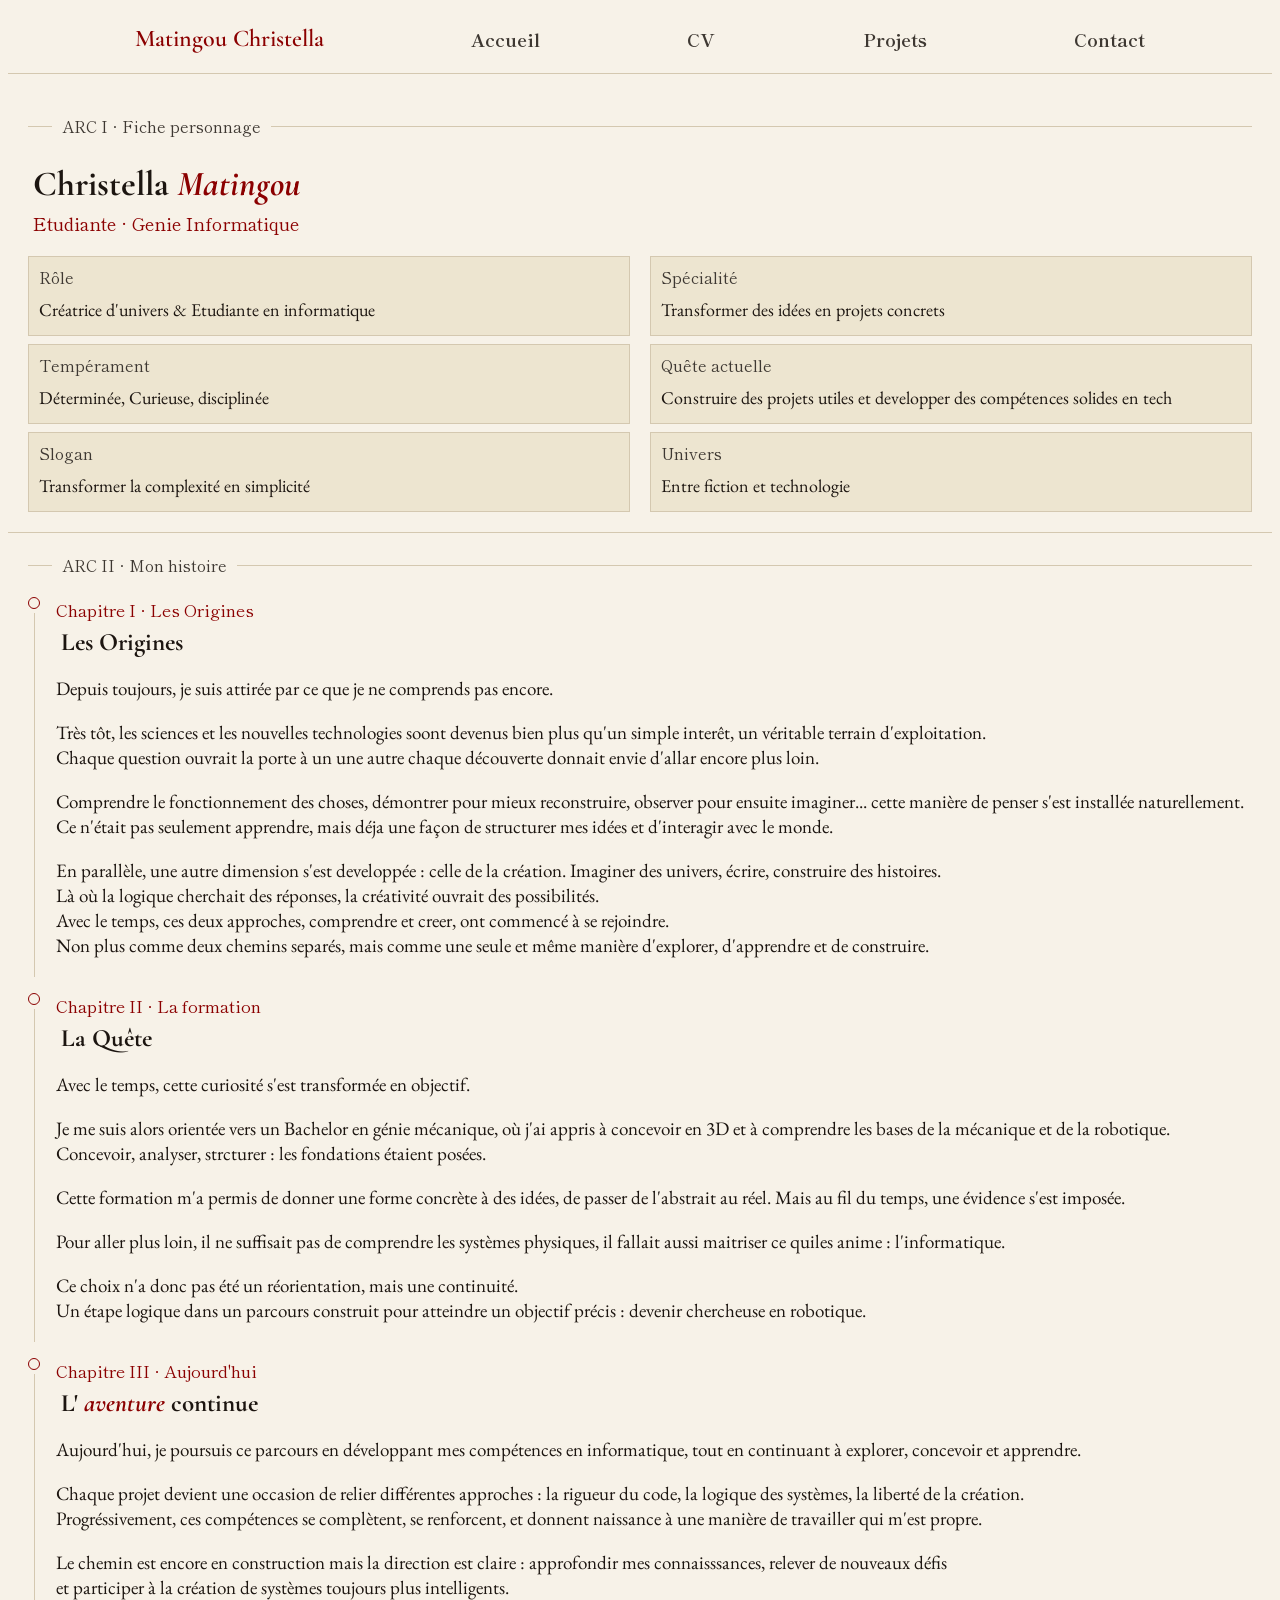
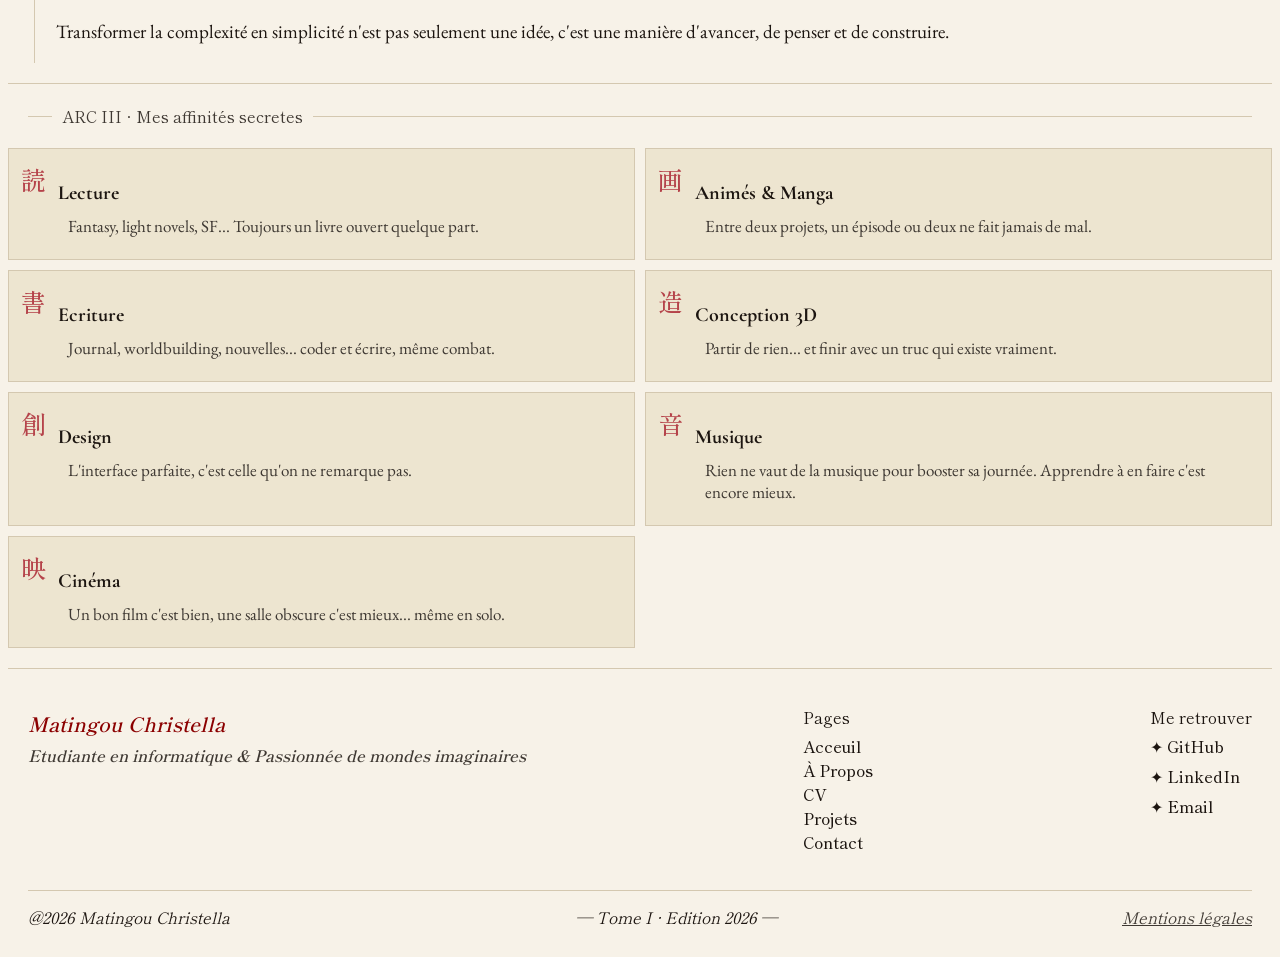
==== aboutme.html @ 0b80837e "Add files via upload" ====
<!doctype html>
<html lang="fr">
  <head>
    <meta charset="UTF-8" />
    <meta name="viewport" content="width=device-width, initial-scale=1.0" />
    <title>À Propos</title>
    <link rel="stylesheet" href="style.css" />
  </head>
  <body>
    <header>
      <nav class="navigation">
        <ul>
          <li><a href="home.html" class="logo-name">Matingou Christella</a></li>
          <li><a href="home.html">Accueil</a></li>
          <li><a href="CV.html">CV</a></li>
          <li><a href="project.html">Projets</a></li>
          <li><a href="contact.html">Contact</a></li>
        </ul>
      </nav>
      <hr />
    </header>
    <main>
      <p class="part-label">ARC I · Fiche personnage</p>
      <section class="statut">
        <div class="infos-part-zone">
          <div class="infos-parts">
            <h1 class="name-part">Christella <em>Matingou</em></h1>
            <p class="class-part">Etudiante · Genie Informatique</p>
          </div>
          <div class="stats-zone">
            <div class="stat-part">
              <p class="stat-name">Rôle</p>
              <p class="stat-value">
                Créatrice d'univers & Etudiante en informatique
              </p>
            </div>
            <div class="stat-part">
              <p class="stat-name">Spécialité</p>
              <p class="stat-value">
                Transformer des idées en projets concrets
              </p>
            </div>
            <div class="stat-part">
              <p class="stat-name">Tempérament</p>
              <p class="stat-value">Déterminée, Curieuse, disciplinée</p>
            </div>
            <div class="stat-part">
              <p class="stat-name">Quête actuelle</p>
              <p class="stat-value">
                Construire des projets utiles et developper des compétences
                solides en tech
              </p>
            </div>
            <div class="stat-part">
              <p class="stat-name">Slogan</p>
              <p class="stat-value">Transformer la complexité en simplicité</p>
            </div>
            <div class="stat-part">
              <p class="stat-name">Univers</p>
              <p class="stat-value">Entre fiction et technologie</p>
            </div>
          </div>
        </div>
      </section>
      <hr />
      <section class="story">
        <p class="part-label">ARC II · Mon histoire</p>
        <div class="chapters">
          <div class="first-chapter">
            <div class="chap-timeline">
              <div class="chap-dot"></div>
              <div class="chap-line"></div>
            </div>
            <div class="chap-body">
              <div class="chap-num">Chapitre I · Les Origines</div>
              <h2 class="chap-title">Les Origines</h2>
              <p class="chap-text">
                Depuis toujours, je suis attirée par ce que je ne comprends pas
                encore.<br />
              </p>
              <p class="chap-text">
                Très tôt, les sciences et les nouvelles technologies soont
                devenus bien plus qu'un simple interêt, un véritable terrain
                d'exploitation.<br />
                Chaque question ouvrait la porte à un une autre chaque
                découverte donnait envie d'allar encore plus loin.<br />
              </p>
              <p class="chap-text">
                Comprendre le fonctionnement des choses, démontrer pour mieux
                reconstruire, observer pour ensuite imaginer... cette manière de
                penser s'est installée naturellement.<br />
                Ce n'était pas seulement apprendre, mais déja une façon de
                structurer mes idées et d'interagir avec le monde.<br />
              </p>
              <p class="chap-text">
                En parallèle, une autre dimension s'est developpée : celle de la
                création. Imaginer des univers, écrire, construire des
                histoires.<br />
                Là où la logique cherchait des réponses, la créativité ouvrait
                des possibilités.<br />
                Avec le temps, ces deux approches, comprendre et creer, ont
                commencé à se rejoindre. <br />Non plus comme deux chemins
                separés, mais comme une seule et même manière d'explorer,
                d'apprendre et de construire.
              </p>
            </div>
          </div>
          <div class="second-chapter">
            <div class="chap-timeline">
              <div class="chap-dot"></div>
              <div class="chap-line"></div>
            </div>
            <div class="chap-body">
              <div class="chap-num">Chapitre II · La formation</div>
              <h2 class="chap-title">La Quête</h2>
              <p class="chap-text">
                Avec le temps, cette curiosité s'est transformée en objectif.
              </p>
              <p class="chap-text">
                Je me suis alors orientée vers un Bachelor en génie mécanique,
                où j'ai appris à concevoir en 3D et à comprendre les bases de la
                mécanique et de la robotique. <br />
                Concevoir, analyser, strcturer : les fondations étaient posées.
              </p>
              <p class="chap-text">
                Cette formation m'a permis de donner une forme concrète à des
                idées, de passer de l'abstrait au réel. Mais au fil du temps,
                une évidence s'est imposée.
              </p>
              <p class="chap-text">
                Pour aller plus loin, il ne suffisait pas de comprendre les
                systèmes physiques, il fallait aussi maitriser ce quiles anime :
                l'informatique.
              </p>
              <p class="chap-text">
                Ce choix n'a donc pas été un réorientation, mais une continuité.
                <br />
                Un étape logique dans un parcours construit pour atteindre un
                objectif précis : devenir chercheuse en robotique.
              </p>
            </div>
          </div>
          <div class="third-chapter">
            <div class="chap-timeline">
              <div class="chap-dot"></div>
              <div class="chap-line"></div>
            </div>
            <div class="chap-body">
              <div class="chap-num">Chapitre III · Aujourd'hui</div>
              <h2 class="chap-title">L' <em>aventure</em> continue</h2>
              <p class="chap-text">
                Aujourd'hui, je poursuis ce parcours en développant mes
                compétences en informatique, tout en continuant à explorer,
                concevoir et apprendre.
              </p>
              <p class="chap-text">
                Chaque projet devient une occasion de relier différentes
                approches : la rigueur du code, la logique des systèmes, la
                liberté de la création.
                <br />Progréssivement, ces compétences se complètent, se
                renforcent, et donnent naissance à une manière de travailler qui
                m'est propre.
              </p>
              <p class="chap-text">
                Le chemin est encore en construction mais la direction est
                claire : approfondir mes connaisssances, relever de nouveaux
                défis <br />
                et participer à la création de systèmes toujours plus
                intelligents.
              </p>
              <p class="chap-text">
                Transformer la complexité en simplicité n'est pas seulement une
                idée, c'est une manière d'avancer, de penser et de construire.
              </p>
            </div>
          </div>
        </div>
      </section>
      <hr />
      <section class="hobbies">
        <p class="part-label">ARC III · Mes affinités secretes</p>
        <div class="hobbies-zone">
          <div class="hobbies-card">
            <span class="hobby-kanji">読</span>
            <div class="hobby-part">
              <h3 class="hobby-name">Lecture</h3>
              <p class="hobby-value">
                Fantasy, light novels, SF... Toujours un livre ouvert quelque
                part.
              </p>
            </div>
          </div>
          <div class="hobbies-card">
            <span class="hobby-kanji">画</span>
            <div class="hobby-part">
              <h3 class="hobby-name">Animés & Manga</h3>
              <p class="hobby-value">
                Entre deux projets, un épisode ou deux ne fait jamais de mal.
              </p>
            </div>
          </div>
          <div class="hobbies-card">
            <span class="hobby-kanji">書</span>
            <div class="hobby-part">
              <h3 class="hobby-name">Ecriture</h3>
              <p class="hobby-value">
                Journal, worldbuilding, nouvelles... coder et écrire, même
                combat.
              </p>
            </div>
          </div>
          <div class="hobbies-card">
            <span class="hobby-kanji">造</span>
            <div class="hobby-part">
              <h3 class="hobby-name">Conception 3D</h3>
              <p class="hobby-value">
                Partir de rien... et finir avec un truc qui existe vraiment.
              </p>
            </div>
          </div>
          <div class="hobbies-card">
            <span class="hobby-kanji">創</span>
            <div class="hobby-part">
              <h3 class="hobby-name">Design</h3>
              <p class="hobby-value">
                L'interface parfaite, c'est celle qu'on ne remarque pas.
              </p>
            </div>
          </div>
          <div class="hobbies-card">
            <span class="hobby-kanji">音</span>
            <div class="hobby-part">
              <h3 class="hobby-name">Musique</h3>
              <p class="hobby-value">
                Rien ne vaut de la musique pour booster sa journée. Apprendre à
                en faire c'est encore mieux.
              </p>
            </div>
          </div>
          <div class="hobbies-card">
            <span class="hobby-kanji">映</span>
            <div class="hobby-part">
              <h3 class="hobby-name">Cinéma</h3>
              <p class="hobby-value">
                Un bon film c'est bien, une salle obscure c'est mieux... même en
                solo.
              </p>
            </div>
          </div>
        </div>
      </section>
    </main>
    <footer>
      <hr />
      <section class="footer-top">
        <div class="footer-title">
          <p class="footer-logo">Matingou Christella</p>
          <p class="footer-subtitle">
            Etudiante en informatique & Passionnée de mondes imaginaires
          </p>
        </div>
        <div clas="footer-nav">
          <p class="footer-nav-title">Pages</p>
          <ul class="foot-nav">
            <li><a href="home.html">Acceuil</a></li>
            <li><a href="aboutme.html">À Propos</a></li>
            <li><a href="cv.html">CV</a></li>
            <li><a href="project.html">Projets</a></li>
            <li><a href="contact.html">Contact</a></li>
          </ul>
        </div>
        <div class="footer-social">
          <p class="footer-social-title">Me retrouver</p>
          <ul class="foot-nav">
            <li><a href="#">✦ GitHub</a></li>
            <li><a href="#">✦ LinkedIn</a></li>
            <li><a href="christellamatingou@gmail.com">✦ Email</a></li>
          </ul>
        </div>
      </section>
      <section class="footer-bottom">
        <span>@2026 Matingou Christella</span>
        <span>— Tome I · Edition 2026 —</span>
        <a href="mentions.html">Mentions légales</a>
      </section>
    </footer>
  </body>
</html>
---- style.css ----
/*Police globale*/
@import url("https://fonts.googleapis.com/css2?family=Cormorant+Garamond:ital,wght@0,300..700;1,300..700&family=Inter:ital,opsz,wght@0,14..32,100..900;1,14..32,100..900&family=Shippori+Mincho&display=swap");
@import url("https://fonts.googleapis.com/css2?family=Inter:ital,opsz,wght@0,14..32,100..900;1,14..32,100..900&family=Shippori+Mincho&display=swap");
@import url("https://fonts.googleapis.com/css2?family=Cormorant+Garamond:ital,wght@0,300..700;1,300..700&family=EB+Garamond:ital,wght@0,400..800;1,400..800&family=Inter:ital,opsz,wght@0,14..32,100..900;1,14..32,100..900&family=Shippori+Mincho&display=swap");
/*Variables CSS globales*/
:root {
  --back-color: #f7f2e8;
  --main-color: #1c1510;
  --main-accent: #8b0000;
  --soft-accent: #b5434a;
  --border-color: #d4c8b0;
  --sub-color: #3e3832;
  --back-color-dark: #ede5d0;
  --primary-font: "Cormorant Garamond", serif;
  --secondary-font: "Shippori Mincho", serif;
  --tertiary-font: "EB Garamond", serif;
}
/*Variables mode sombre*/
:root.dark {
  --back-color: #0e0b09;
  --main-color: #ede5d0;
  --main-accent: #c0282e;
  --soft-accent: #8b0000;
  --border-color: #2a2018;
}

/*Style global*/
body {
  background-color: var(--back-color);
  color: var(--main-color);
  padding: 0;
  min-height: 100vh;
  display: flex;
  flex-direction: column;
}
main {
  flex: 1;
}
nav ul {
  list-style: none;
  display: flex;
  align-items: center;
  justify-content: space-evenly;
  gap: 20px;
  padding: 0;
  font-family: var(--secondary-font);
}
.logo-name {
  font-family: var(--primary-font);
  font-size: 24px;
  color: var(--main-accent);
  font-weight: 600;
}
nav a {
  text-decoration: none;
  color: var(--sub-color);
  font-weight: bold;
  font-size: 18px;
}
nav a:hover {
  color: var(--soft-accent);
}
hr {
  border: none;
  border-top: 1px solid;
  border-color: var(--border-color);
  margin: 20px 0;
}
div a:hover {
  color: var(--soft-accent);
  text-decoration: underline;
}
/*footer*/
footer {
  font-family: var(--secondary-font);
}
.footer-top {
  display: flex;
  justify-content: space-between;
  align-items: flex-start;
  gap: 20px;
  margin: 20px;
}
.footer-bottom {
  display: flex;
  justify-content: space-between;
  align-items: center;
  margin: 20px;
  border-top: 1px solid var(--border-color);
  padding-top: 14px;
}
.footer-nav ul,
.footer-social ul {
  list-style: none;
  padding: 0;
  display: flex;
  flex-direction: column;
  gap: 6px;
}
.foot-nav {
  margin-top: 2px;
  font-size: 16px;
}
.footer-logo {
  font-size: 20px;
  margin-bottom: 5px;
  font-style: italic;
  font-weight: 600;
  color: var(--main-accent);
}
.footer-subtitle {
  font-size: 16px;
  color: var(--sub-color);
  margin-top: 5px;
  font-style: italic;
  font-weight: 600;
}
.footer-nav-title {
  font-size: 16x;
  margin-bottom: 5px;
}
.footer-social-title {
  font-size: 16px;
  margin-bottom: 5px;
}
.footer-bottom {
  font-size: 16px;
  font-style: italic;
}
.footer-bottom a {
  color: var(--sub-color);
  text-decoration: underline;
  text-decoration-color: var(--sub-color);
}
/*page d'accueil*/

.presentation-zone {
  display: flex;
  padding: 10px 20px;
  justify-content: space-around;
}
div ul {
  list-style: none;
  padding: 0;
  font-family: var(--secondary-font);
  font-size: 20px;
}
div a {
  text-decoration: none;
  color: var(--main-color);
  font-weight: 500;
}

.Summary-zone {
  align-items: center;
  border-left: 1px solid var(--border-color);
  padding-left: 30px;
}
.summary-list {
  display: flex;
  flex-direction: column;
  align-items: flex-start;
  gap: 15px;
}
.presentation {
  font-family: var(--tertiary-font);
  font-size: 20px;
  padding-left: 10px;
  border-left: 0.5px solid var(--border-color);
}

.chapter-label {
  font-family: var(--secondary-font);
  font-size: 18px;
  color: var(--main-accent);
}

.chapter-label::before {
  content: "";
  display: inline-block;
  width: 24px;
  height: 1px;
  background-color: var(--border-color);
  vertical-align: middle;
  margin-right: 10px;
}
.main-title {
  font-family: var(--primary-font);
  font-size: 60px;
  font-weight: 600;
  color: var(--main-color);
  margin: auto;
}
em {
  color: var(--main-accent);
}
.subtitle {
  font-family: var(--secondary-font);
  font-size: 18px;
  font-weight: 700;
  color: var(--sub-color);
  margin: 0;
}
.first-arc,
.second-arc,
.third-arc {
  display: flex;
  flex-direction: column;
  padding: 0 20px;
}

.arc-label {
  font-family: var(--secondary-font);
  font-size: 16px;
  color: var(--sub-color);
  margin-top: 0;
  display: flex;
  align-items: center;
}
.arc-label::before {
  content: "";
  display: inline-block;
  width: 24px;
  height: 1px;
  background-color: var(--border-color);
  vertical-align: middle;
  margin-right: 10px;
}
.arc-story {
  font-family: var(--tertiary-font);
  font-size: 18px;
  color: var(--main-color);
  margin: 0;
}
.arc-label::after {
  content: "";
  display: inline-block;
  flex: 1;
  height: 1px;
  background-color: var(--border-color);
  vertical-align: middle;
  margin-left: 10px;
}
.arc-label-main-title {
  font-family: var(--primary-font);
  font-size: 30px;
  margin: 0;
  padding-bottom: 6px;
}
.arc-label-subtitle {
  font-family: var(--secondary-font);
  font-size: 18px;
  color: var(--sub-color);
  margin: 0;
  padding-bottom: 6px;
}
.first-arc-contents {
  display: flex;
  flex-direction: column;
  gap: 10px;
}
.first-arc-contents a {
  font-size: 18px;
  font-family: var(--secondary-font);
  color: var(--main-accent);
  text-decoration: underline;
}
.chips {
  display: flex;
  gap: 10px;
}
.chip {
  font-family: var(--primary-font);
  font-size: 18px;
  color: var(--sub-color);
  padding: 8px 18px;
  border: 1px solid var(--border-color);
  background: var(--back-color-dark);
}
.chip-kanji {
  font-family: var(--secondary-font);
  font-size: 18px;
  color: var(--soft-accent);
  margin-right: 6px;
  font-weight: 500;
}
/*Page À Propos*/
.name-part {
  font-family: var(--primary-font);
  font-size: 35px;
  color: var(--main-color);
  margin: 5px;
}
.class-part {
  font-family: var(--secondary-font);
  font-size: 18px;
  color: var(--main-accent);
  margin: 5px;
}
.part-label {
  font-family: var(--secondary-font);
  font-size: 16px;
  color: var(--sub-color);
  margin: 20px;
  display: flex;
  align-items: center;
}
.part-label::before {
  content: "";
  display: inline-block;
  width: 24px;
  height: 1px;
  background-color: var(--border-color);
  vertical-align: middle;
  margin-right: 10px;
}
.part-label::after {
  content: "";
  display: inline-block;
  flex: 1;
  height: 1px;
  background-color: var(--border-color);
  vertical-align: middle;
  margin-left: 10px;
}

.chapters {
  display: flex;
  flex-direction: column;
  gap: 16px;
  margin: 20px;
}
.chap-timeline {
  display: flex;
  flex-direction: column;
  align-items: center;
}
.chap-dot {
  width: 10px;
  height: 10px;
  border-radius: 50%;
  border: 1px solid var(--main-accent);
  background: var(--back-color);
  flex-shrink: 0;
}
.chap-line {
  flex: 1;
  width: 1px;
  background: var(--border-color);
  margin-top: 4px;
}
.first-chapter,
.second-chapter,
.third-chapter {
  display: flex;
  gap: 16px;
}

.statut {
  display: flex;
  align-items: center;
  margin: 20px;
}

.chap-num {
  font-family: var(--secondary-font);
  color: var(--main-accent);
  font-size: 17px;
}
.chap-title {
  font-family: var(--primary-font);
  color: var(--main-color);
  font-size: 25px;
  margin: 5px;
}
.chap-text {
  font-family: var(--tertiary-font);
  color: var(--main-color);
  font-size: 19px;
}
.stats-zone {
  display: grid;
  grid-template-columns: 1fr 1fr;
  gap: 8px 20px;
}
.stat-part {
  display: flex;
  flex-direction: column;
  gap: 3px;
  padding: 8px 10px;
  border: 0.5px solid var(--border-color);
  background-color: var(--back-color-dark);
}
.infos-part-zone {
  display: flex;
  flex-direction: column;
  gap: 15px;
  flex: 1;
}
.stat-name {
  margin: 0;
  font-family: var(--secondary-font);
  font-size: 16px;
  color: var(--sub-color);
  padding-bottom: 6px;
}
.stat-value {
  margin: 0;
  padding-bottom: 6px;
  font-family: var(--tertiary-font);
  font-size: 18px;
  color: var(--main-color);
}
.hobbies-zone {
  display: grid;
  grid-template-columns: 1fr 1fr;
  gap: 10px;
}
.hobbies-card {
  display: flex;
  align-items: flex-start;
  padding: 12px;
  border: 1px solid var(--border-color);
  background-color: var(--back-color-dark);
  gap: 12px;
}
.hobby-kanji {
  font-family: var(--secondary-font);
  font-size: 25px;
  color: var(--soft-accent);
  font-weight: 500;
}
.hobby-name {
  font-size: 20px;
  font-family: var(--primary-font);
  color: var(--main-color);
  margin-bottom: 5px;
}
.hobby-value {
  font-size: 17px;
  font-family: var(--tertiary-font);
  color: var(--sub-color);
  margin: 10px;
}
/*Page Contact*/
.epilogue-zone {
  display: flex;
  align-items: center;
  flex-direction: column;
  justify-content: center;
}
.epilogue-label {
  font-family: var(--secondary-font);
  font-size: 20px;
  color: var(--sub-color);
  margin: 10px;
}
.epilogue-label::before {
  content: "";
  display: inline-block;
  width: 300px;
  height: 1px;
  background-color: var(--border-color);
  vertical-align: middle;
  margin-right: 10px;
}
.epilogue-label::after {
  content: "";
  display: inline-block;
  width: 300px;
  height: 1px;
  background-color: var(--border-color);
  vertical-align: middle;
  margin-left: 10px;
}
.epilogue-title {
  font-family: var(--primary-font);
  font-size: 45px;
  margin: 5px;
}
.epilogue-subtitle {
  font-family: var(--secondary-font);
  color: var(--sub-color);
  font-size: 17px;
  margin: 2px;
  font-weight: 600;
}
.contact-zone {
  display: flex;
  margin: 20px;
  gap: 20px;
}
.find-me-label {
  font-family: var(--secondary-font);
  font-size: 20px;
  margin-top: 10px;
}
.find-me-label::before {
  content: "";
  display: inline-block;
  width: 35px;
  height: 1px;
  background-color: var(--border-color);
  vertical-align: middle;
  margin-right: 10px;
}
.find-me-label::after {
  content: "";
  display: inline-block;
  width: 110px;
  height: 1px;
  background-color: var(--border-color);
  vertical-align: middle;
  margin-left: 10px;
}
.find-me-info {
  display: flex;
  flex-direction: column;
  font-family: var(--secondary-font);
  font-size: 16px;
}
.find-me-part {
  width: 350px;
  padding-right: 50px;
  border-right: 1px solid;
  border-color: var(--border-color);
}
.email-part {
  display: flex;
  gap: 15px;
}
.email-zone {
  display: flex;
  flex-direction: column;
  gap: 5px;
}
.email-text-title,
.link-title {
  margin: 0;
}
.email-text,
.link-text {
  margin: 0;
  color: var(--main-accent);
}

.link-part {
  display: flex;
  gap: 15px;
}
.link-zone {
  display: flex;
  flex-direction: column;
  gap: 5px;
}
.form-part-label {
  font-family: var(--secondary-font);
  font-size: 20px;
  margin-top: 10px;
  display: flex;
  align-items: center;
}
.form-part-label::before {
  content: "";
  display: inline-block;
  width: 35px;
  height: 1px;
  background-color: var(--border-color);
  vertical-align: middle;
  margin-right: 10px;
}
.form-part-label::after {
  content: "";
  display: inline-block;
  flex: 1;
  height: 1px;
  background-color: var(--border-color);
  vertical-align: middle;
  margin-left: 10px;
}
.form-part {
  display: flex;
  flex-direction: column;
  flex: 1;
}
.form-zone {
  font-size: 18px;
  font-family: var(--secondary-font);
}
.form-row {
  display: flex;
  flex-direction: column;
}

.form-group {
  display: flex;
  flex-direction: column;
  padding-bottom: 10px;
}
.form-group input {
  width: 85%;
  padding: 8px 12px;
  font-size: 16px;
  background-color: var(--back-color-dark);
  border-color: var(--border-color);
  font-family: var(--tertiary-font);
  border: 0.5px solid;
}
.form-group textarea {
  width: 85%;
  padding: 10px 12px;
  height: 175px;
  font-size: 16px;
  background-color: var(--back-color-dark);
  font-family: var(--tertiary-font);
}
.form-group label {
  padding-bottom: 10px;
}
button {
  font-size: 16px;
  background-color: var(--main-accent);
  color: var(--back-color);
  font-family: var(--secondary-font);
  padding: 12px 28px;
  width: 89%;
  margin-top: 10px;
}
/*Page Mentions legales*/
.mentions-titles {
  display: flex;
  align-items: center;
  flex-direction: column;
  justify-content: center;
}
.mentions-label {
  font-family: var(--secondary-font);
  font-size: 20px;
  color: var(--sub-color);
  margin: 10px;
}
.mentions-label::before {
  content: "";
  display: inline-block;
  width: 300px;
  height: 1px;
  background-color: var(--border-color);
  vertical-align: middle;
  margin-right: 10px;
}
.mentions-label::after {
  content: "";
  display: inline-block;
  width: 300px;
  height: 1px;
  background-color: var(--border-color);
  vertical-align: middle;
  margin-left: 10px;
}
.mentions-title {
  font-family: var(--primary-font);
  font-size: 45px;
  margin: 5px;
}
.mentions-subtitle {
  font-family: var(--secondary-font);
  color: var(--sub-color);
  font-size: 17px;
  margin: 2px;
  font-weight: 600;
}
.label {
  font-family: var(--secondary-font);
  color: var(--sub-color);
  font-size: 18px;
}
.label::before {
  content: "";
  display: inline-block;
  width: 40px;
  height: 1px;
  background-color: var(--border-color);
  vertical-align: middle;
  margin-right: 10px;
}
.label::after {
  content: "";
  display: inline-block;
  width: 400px;
  height: 1px;
  background-color: var(--border-color);
  vertical-align: middle;
  margin-left: 10px;
}
.mention {
  display: flex;
  justify-content: center;
  align-items: center;
  flex-direction: column;
}
.info-value {
  display: flex;
  flex-direction: column;
}
.name-mention {
  display: inline-flex;
  font-family: var(--secondary-font);
  font-size: 18px;
  justify-content: space-between;
}
.statut-mention {
  display: inline-flex;
  justify-content: space-between;
  font-family: var(--secondary-font);
  font-size: 18px;
}
.mail-mention {
  display: inline-flex;
  justify-content: space-between;
  font-family: var(--secondary-font);
  font-size: 18px;
  gap: 263px;
}
.hebergeur-mention {
  display: inline-flex;
  justify-content: space-between;
  font-family: var(--secondary-font);
  font-size: 18px;
  gap: 430px;
}
.address-mention {
  display: inline-flex;
  justify-content: space-between;
  font-family: var(--secondary-font);
  font-size: 18px;
}
.text {
  display: flex;
  justify-content: center;
  font-family: var(--tertiary-font);
  color: var(--main-color);
  width: 650px;
  font-size: 18px;
}

/*page CV*/
.cv-title-zone {
  display: flex;
  flex-direction: column;
  align-items: center;
  justify-content: center;
}
.cv-label {
  font-family: var(--secondary-font);
  font-size: 20px;
  color: var(--sub-color);
  margin: 10px;
}
.cv-label::before {
  content: "";
  display: inline-block;
  width: 300px;
  height: 1px;
  background-color: var(--border-color);
  vertical-align: middle;
  margin-right: 10px;
}
.cv-label::after {
  content: "";
  display: inline-block;
  width: 300px;
  height: 1px;
  background-color: var(--border-color);
  vertical-align: middle;
  margin-left: 10px;
}
.cv-main-title {
  font-family: var(--primary-font);
  font-size: 45px;
  margin: 5px;
}
.cv-subtitle {
  font-family: var(--secondary-font);
  color: var(--sub-color);
  font-size: 17px;
  margin: 2px;
  font-weight: 600;
}
.cv-contents {
  display: flex;
}
.cv-left-parts {
  display: flex;
  flex-direction: column;
  gap: 6px;
  margin: 20px;
  padding-right: 50px;
  border-right: 0.5px solid;
  border-color: var(--border-color);
}
.cv-part-title {
  font-family: var(--secondary-font);
  font-size: 18px;
  color: var(--main-accent);
  padding-bottom: 6px;
  border-bottom: 0.5px solid;
  border-color: var(--border-color);
  margin-top: 0;
}
.cv-part {
  font-family: var(--tertiary-font);
  font-size: 17px;
  color: var(--main-color);
}
.skills-contents {
  display: flex;
  flex-direction: column;
  gap: 3px;
  margin-bottom: 10px;
}
.skill-name {
  display: flex;
  justify-content: space-between;
  align-items: center;
  width: 350px;
  margin: 0;
}
.skill-bar {
  height: 2px;
  background-color: var(--border-color);
  border-radius: 1px;
  overflow: hidden;
}
.skill-fill {
  height: 100%;
  background-color: var(--soft-accent);
  border-radius: 1px;
}
.s1,
.s3 {
  width: 90%;
}
.s2 {
  width: 85%;
}
.s4 {
  width: 60%;
}
.s5 {
  width: 45%;
}
.s6 {
  width: 45%;
}
.s7 {
  width: 60%;
}
.s8 {
  width: 75%;
}
.s9 {
  width: 70%;
}
.s10 {
  width: 50%;
}
.language-contents {
  display: flex;
  justify-content: space-between;
  padding-bottom: 10px;
  border-bottom: 0.5px solid;
  border-color: var(--border-color);
}
.language-contents:last-child {
  border-bottom: none;
}
.language-name {
  margin: 0;
}
.language-level {
  margin: 0;
}
.cv-right-parts {
  display: flex;
  flex-direction: column;
  gap: 6px;
  margin: 20px;
  width: stretch;
}
.cv-infos-zone {
  display: flex;
}
.cv-infos-timeline {
  display: flex;
  flex-direction: column;
  align-items: center;
}
.cv-dot {
  width: 10px;
  height: 10px;
  border-radius: 50%;
  border: 1px solid var(--main-accent);
  background: var(--back-color);
  flex-shrink: 0;
}
.cv-line {
  flex: 1;
  width: 1px;
  background: var(--border-color);
  margin-top: 4px;
}
.cv-infos-contents {
  padding-left: 15px;
  padding-bottom: 15px;
}
.cv-infos-contents p {
  margin: 0;
  padding-bottom: 5px;
}
.cv-info-date {
  color: var(--main-accent);
}
.cv-info-title {
  font-family: var(--primary-font);
  font-size: 18px;
  font-weight: 600;
}
.cv-info-desc ::before {
  content: "✦";
}
/*Page Projets*/
.project-title-zone {
  display: flex;
  flex-direction: column;
  align-items: center;
  justify-content: center;
}
.project-label {
  font-family: var(--secondary-font);
  font-size: 20px;
  color: var(--sub-color);
  margin: 10px;
}
.project-label::before {
  content: "";
  display: inline-block;
  width: 300px;
  height: 1px;
  background-color: var(--border-color);
  vertical-align: middle;
  margin-right: 10px;
}
.project-label::after {
  content: "";
  display: inline-block;
  width: 300px;
  height: 1px;
  background-color: var(--border-color);
  vertical-align: middle;
  margin-left: 10px;
}
.project-main-title {
  font-family: var(--primary-font);
  font-size: 45px;
  margin: 5px;
}
.project-subtitle {
  font-family: var(--secondary-font);
  color: var(--sub-color);
  font-size: 17px;
  margin: 2px;
  font-weight: 600;
  padding-bottom: 10px;
}
.Project-zone {
  margin: 20px;
}
.project-grid {
  display: flex;
  gap: 20px;
}
.project-card {
  border-radius: 10px;
  display: flex;
  flex-direction: column;
  border: 1px solid;
  border-color: var(--sub-color);
  border-width: 1px;
  overflow: hidden;
  box-shadow: 0 4px 4px rgba(0, 0, 0, 0.4);
  max-width: 380px;
  max-height: 450px;
}

.project-card-top {
  padding: 12px 16px;
  display: flex;
  justify-content: space-between;
  align-items: center;
  border-bottom: 1px solid;
  border-color: var(--border-color);
  background-color: var(--back-color-dark);
  font-family: var(--secondary-font);
}
.project-card-title {
  font-size: 16px;
  color: var(--main-accent);
  margin: 0;
}
.project-card-statut {
  border: 0.5px solid;
  border-color: var(--main-accent);
  padding: 5px;
  background-color: rgba(181, 67, 74, 1);
  color: #ede5d0;
  margin: 0;
}
.project-card-content {
  padding: 14px 16px;
  display: flex;
  flex-direction: column;
  font-family: var(--secondary-font);
  border-bottom: 1px solid;
  border-color: var(--border-color);
}
.project-title {
  font-family: var(--primary-font);
  font-size: 28px;
  color: var(--main-accent);
  font-weight: 600;
  margin: 0;
}
.project-tags {
  display: flex;
  flex-wrap: wrap;
  gap: 5px;
}
.project-tag {
  font-size: 15px;
  padding: 2px 8px;
  border: 1px solid var(--border-color);
  background-color: var(--back-color-dark);
  font-family: var(--secondary-font);
}
.project-description {
  font-family: var(--tertiary-font);
  font-size: 18px;
}
.project-card-bottom {
  padding: 12px 16px;
  font-family: var(--secondary-font);
  font-size: 17px;
  text-decoration: underline;
}
.project-link a {
  color: var(--main-accent);
}
/*page projet 1*/
.kanri-titles-zone {
  margin: 20px;
}
.kanri-label {
  font-family: var(--secondary-font);
  font-size: 20px;
  color: var(--soft-accent);
  margin: 10px;
}
.kanri-label::before {
  content: "";
  display: inline-block;
  width: 24px;
  height: 1px;
  background-color: var(--border-color);
  vertical-align: middle;
  margin-right: 10px;
}
.kanri-main-title {
  font-family: var(--primary-font);
  font-size: 45px;
  margin: 5px;
  color: var(--main-accent);
}
.kanri-subtitle {
  font-family: var(--secondary-font);
  color: var(--sub-color);
  font-size: 17px;
  margin: 2px;
  font-weight: 600;
  padding-bottom: 12px;
}
.project-banner {
  width: 100%;
  height: 230px;
  object-fit: cover;
  border-radius: 10px;
}
/*.imag-project {
  margin: 20px;
}*/
.project-infos {
  display: flex;
  gap: 16px;
  font-family: var(--secondary-font);
}
.project-infos-item {
  display: flex;
  gap: 6px;
  flex-direction: column;
}
.project-infos-label {
  color: var(--sub-color);
  padding-bottom: 3px;
  border-bottom: 0.3px solid var(--sub-color);
}
.project-description-label {
  font-family: var(--secondary-font);
  font-size: 18px;
  margin: 5px 20px;
}
.project-description-label::before {
  content: "";
  display: inline-block;
  width: 24px;
  height: 1px;
  background-color: var(--border-color);
  vertical-align: middle;
  margin-right: 10px;
}
.project-description-label::after {
  content: "";
  display: inline-block;
  width: 88%;
  height: 1px;
  background-color: var(--border-color);
  vertical-align: middle;
  margin-left: 10px;
}
.project-description-content {
  margin: 20px;
}
.used-skill-zone {
  margin: 20px;
}
.used-skills-label {
  font-family: var(--secondary-font);
  font-size: 18px;
}
.used-skills-label::before {
  content: "";
  display: inline-block;
  width: 24px;
  height: 1px;
  background-color: var(--border-color);
  vertical-align: middle;
  margin-right: 10px;
}
.used-skills-label::after {
  content: "";
  display: inline-block;
  width: 80%;
  height: 1px;
  background-color: var(--border-color);
  vertical-align: middle;
  margin-left: 10px;
}
.back-link a {
  display: flex;
  align-items: center;
}
.back-icon {
  display: flex;
  align-items: center;
}

/*────────────────────────────────────Responsive Design────────────────────────────────────*/

@media (max-width: 768px) {
  /* Navigation */
  nav ul {
    justify-content: center;
    gap: 10px;
  }
  .logo-name {
    font-size: 18px;
    width: 100%;
    text-align: center;
  }
  nav a {
    font-size: 16px;
  }
  /* HOME */
  .presentation-zone {
    flex-direction: column;
    gap: 20px;
  }
  .Summary-zone {
    border-left: none;
    border-top: 1px solid var(--border-color);
    padding-left: 0;
    padding-top: 20px;
  }
  .main-title {
    font-size: 36px;
  }
  .chips {
    flex-wrap: wrap;
  }

  /* ABOUT ME */
  .statut {
    flex-direction: column;
    align-items: flex-start;
  }
  .stats-zone {
    grid-template-columns: 1fr;
  }
  .skill-name {
    width: 100%;
  }

  /* CV  */
  .cv-contents {
    flex-direction: column;
  }
  .cv-left-parts {
    border-right: none;
    border-bottom: 1px solid var(--border-color);
    padding-right: 0;
    padding-bottom: 20px;
  }

  /* PROJETS  */
  .project-grid {
    flex-direction: column;
  }
  .project-card {
    max-width: 100%;
  }
  .project-label::before,
  .project-label::after {
    width: 60px;
  }

  /* FOOTER  */
  .footer-top {
    gap: 24px;
  }
  .footer-bottom {
    flex-direction: column;
    gap: 8px;
    text-align: center;
  }

  /*  CONTACT  */
  .contact-zone {
    flex-direction: column;
    gap: 20px;
  }
}
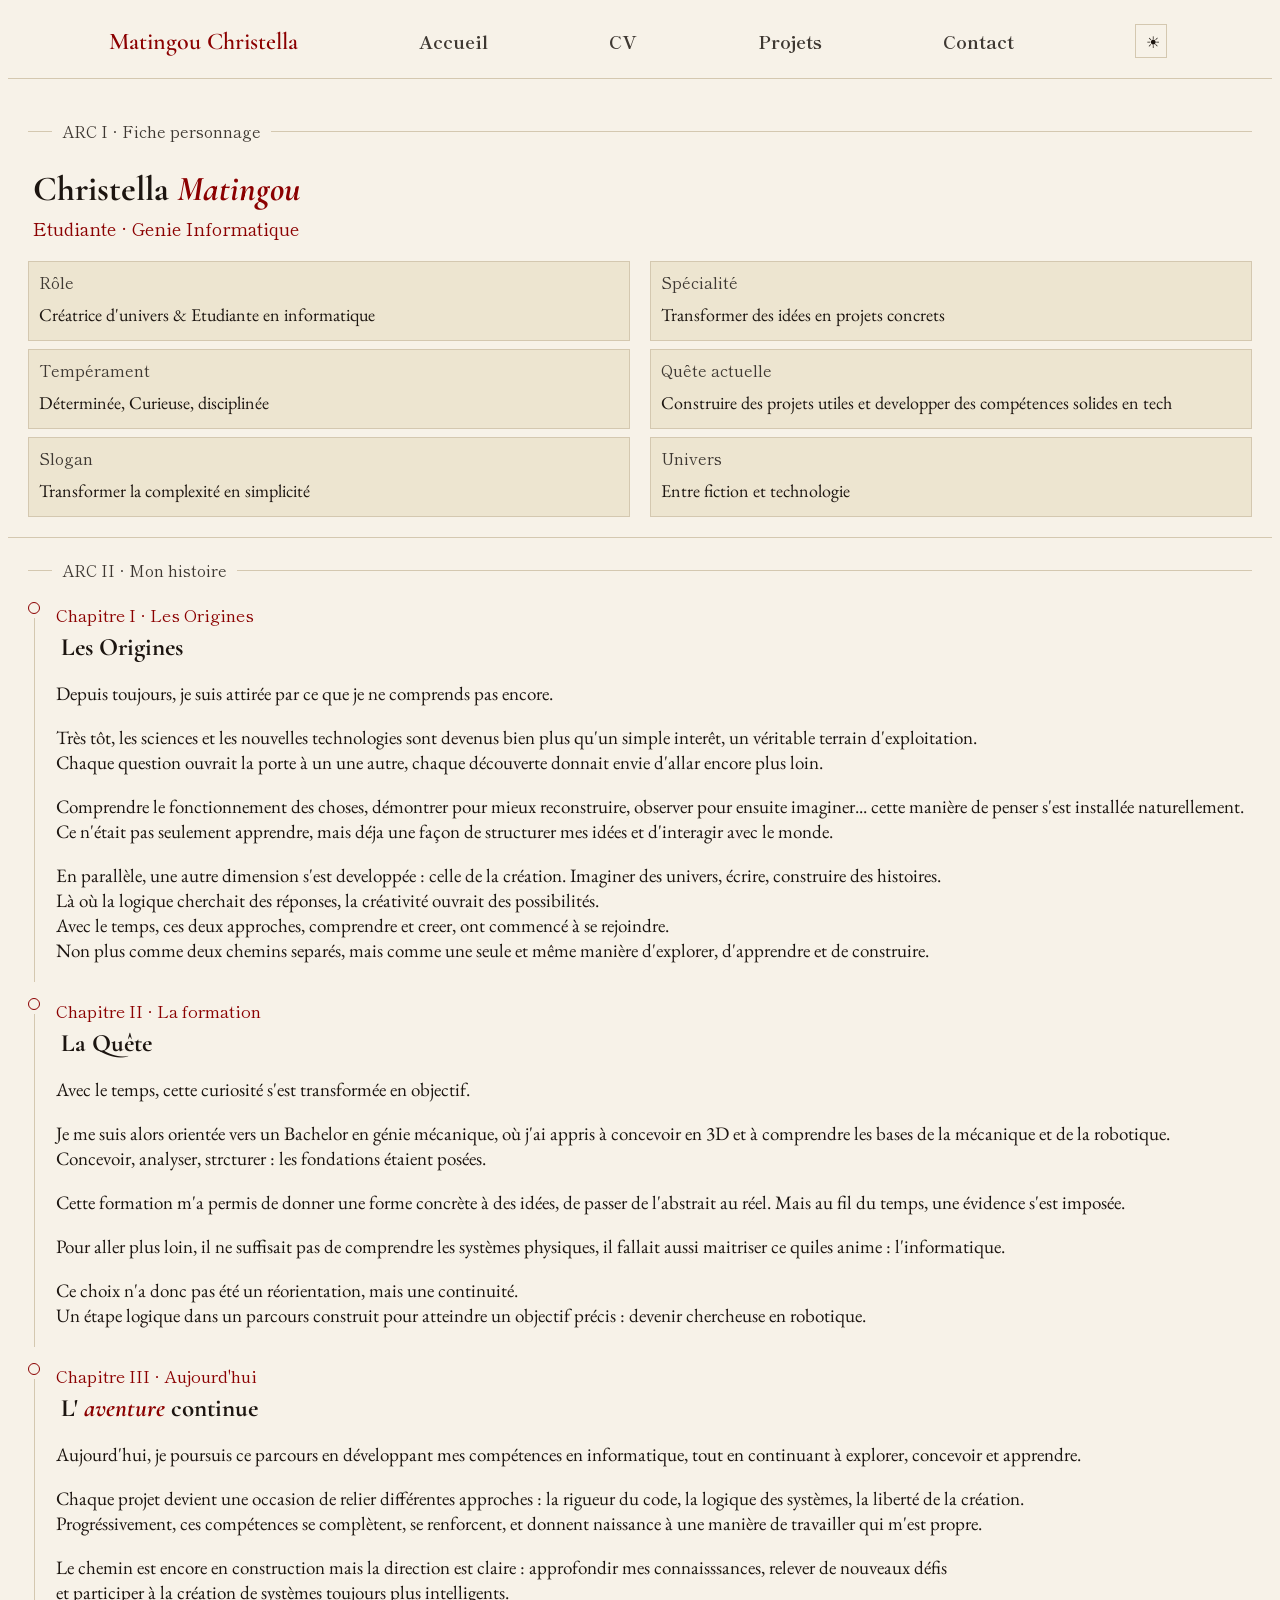
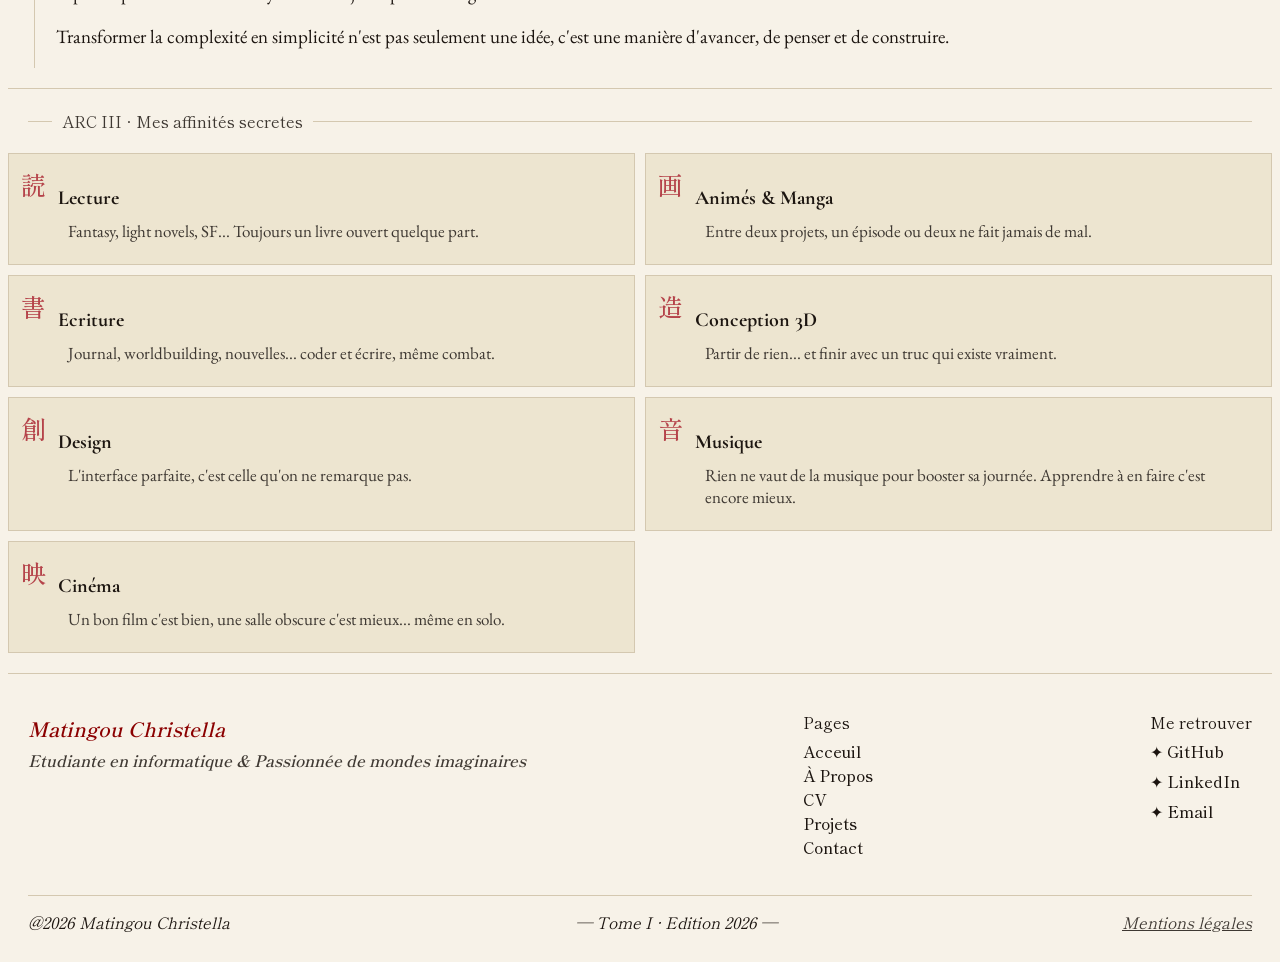
==== commit 8ea58bab: "updated the content of the website" ====
--- a/aboutme.html
+++ b/aboutme.html
@@ -10,11 +10,16 @@
     <header>
       <nav class="navigation">
         <ul>
-          <li><a href="home.html" class="logo-name">Matingou Christella</a></li>
-          <li><a href="home.html">Accueil</a></li>
-          <li><a href="CV.html">CV</a></li>
+          <li>
+            <a href="index.html" class="logo-name">Matingou Christella</a>
+          </li>
+          <li><a href="index.html">Accueil</a></li>
+          <li><a href="cv.html">CV</a></li>
           <li><a href="project.html">Projets</a></li>
           <li><a href="contact.html">Contact</a></li>
+          <li>
+            <button id="theme-toggle" class="toggle-btn">☀</button>
+          </li>
         </ul>
       </nav>
       <hr />
@@ -79,10 +84,10 @@
                 encore.<br />
               </p>
               <p class="chap-text">
-                Très tôt, les sciences et les nouvelles technologies soont
+                Très tôt, les sciences et les nouvelles technologies sont
                 devenus bien plus qu'un simple interêt, un véritable terrain
                 d'exploitation.<br />
-                Chaque question ouvrait la porte à un une autre chaque
+                Chaque question ouvrait la porte à un une autre, chaque
                 découverte donnait envie d'allar encore plus loin.<br />
               </p>
               <p class="chap-text">
@@ -262,7 +267,7 @@
         <div clas="footer-nav">
           <p class="footer-nav-title">Pages</p>
           <ul class="foot-nav">
-            <li><a href="home.html">Acceuil</a></li>
+            <li><a href="index.html">Acceuil</a></li>
             <li><a href="aboutme.html">À Propos</a></li>
             <li><a href="cv.html">CV</a></li>
             <li><a href="project.html">Projets</a></li>
@@ -273,7 +278,11 @@
           <p class="footer-social-title">Me retrouver</p>
           <ul class="foot-nav">
             <li><a href="#">✦ GitHub</a></li>
-            <li><a href="#">✦ LinkedIn</a></li>
+            <li>
+              <a href="www.linkedin.com/in/christella-matingou-a39aa42a0"
+                >✦ LinkedIn</a
+              >
+            </li>
             <li><a href="christellamatingou@gmail.com">✦ Email</a></li>
           </ul>
         </div>
@@ -284,5 +293,6 @@
         <a href="mentions.html">Mentions légales</a>
       </section>
     </footer>
+    <script src="script.js"></script>
   </body>
 </html>
--- a/style.css
+++ b/style.css
@@ -22,6 +22,8 @@
   --main-accent: #c0282e;
   --soft-accent: #8b0000;
   --border-color: #2a2018;
+  --sub-color: #a08878;
+  --back-color-dark: #1a1208;
 }
 
 /*Style global*/
@@ -741,6 +743,10 @@
   color: var(--main-color);
   width: 650px;
   font-size: 18px;
+  margin: 0;
+}
+.text-mentions {
+  margin: 0;
 }
 
 /*page CV*/
@@ -1256,4 +1262,44 @@
     flex-direction: column;
     gap: 20px;
   }
-}
+  /* ── MENTIONS LÉGALES ── */
+  .mentions-titles {
+    padding: 0 16px;
+    text-align: center;
+  }
+
+  .info-value {
+    padding: 0 16px;
+  }
+
+  .name-mention,
+  .statut-mention,
+  .mail-mention,
+  .hebergeur-mention,
+  .address-mention {
+    flex-direction: column;
+    gap: 4px;
+  }
+
+  .propriete-rule,
+  .data-rule {
+    font-size: 14px;
+    padding: 0 16px;
+  }
+}
+/*────────────────────────────────────MODE DARK BUTTONPART ────────────────────────────────────*/
+.toggle-btn {
+  background: none; 
+  border: 1px solid var(--border-color);
+  color: var(--main-color);
+  cursor: pointer;
+  font-size: 16px;
+  padding: 4px 10px;
+  margin-top: 0;
+  font-family: var(--secondary-font);
+}
+
+.toggle-btn:hover {
+  border-color: var(--main-accent);
+  color: var(--main-accent);
+}
